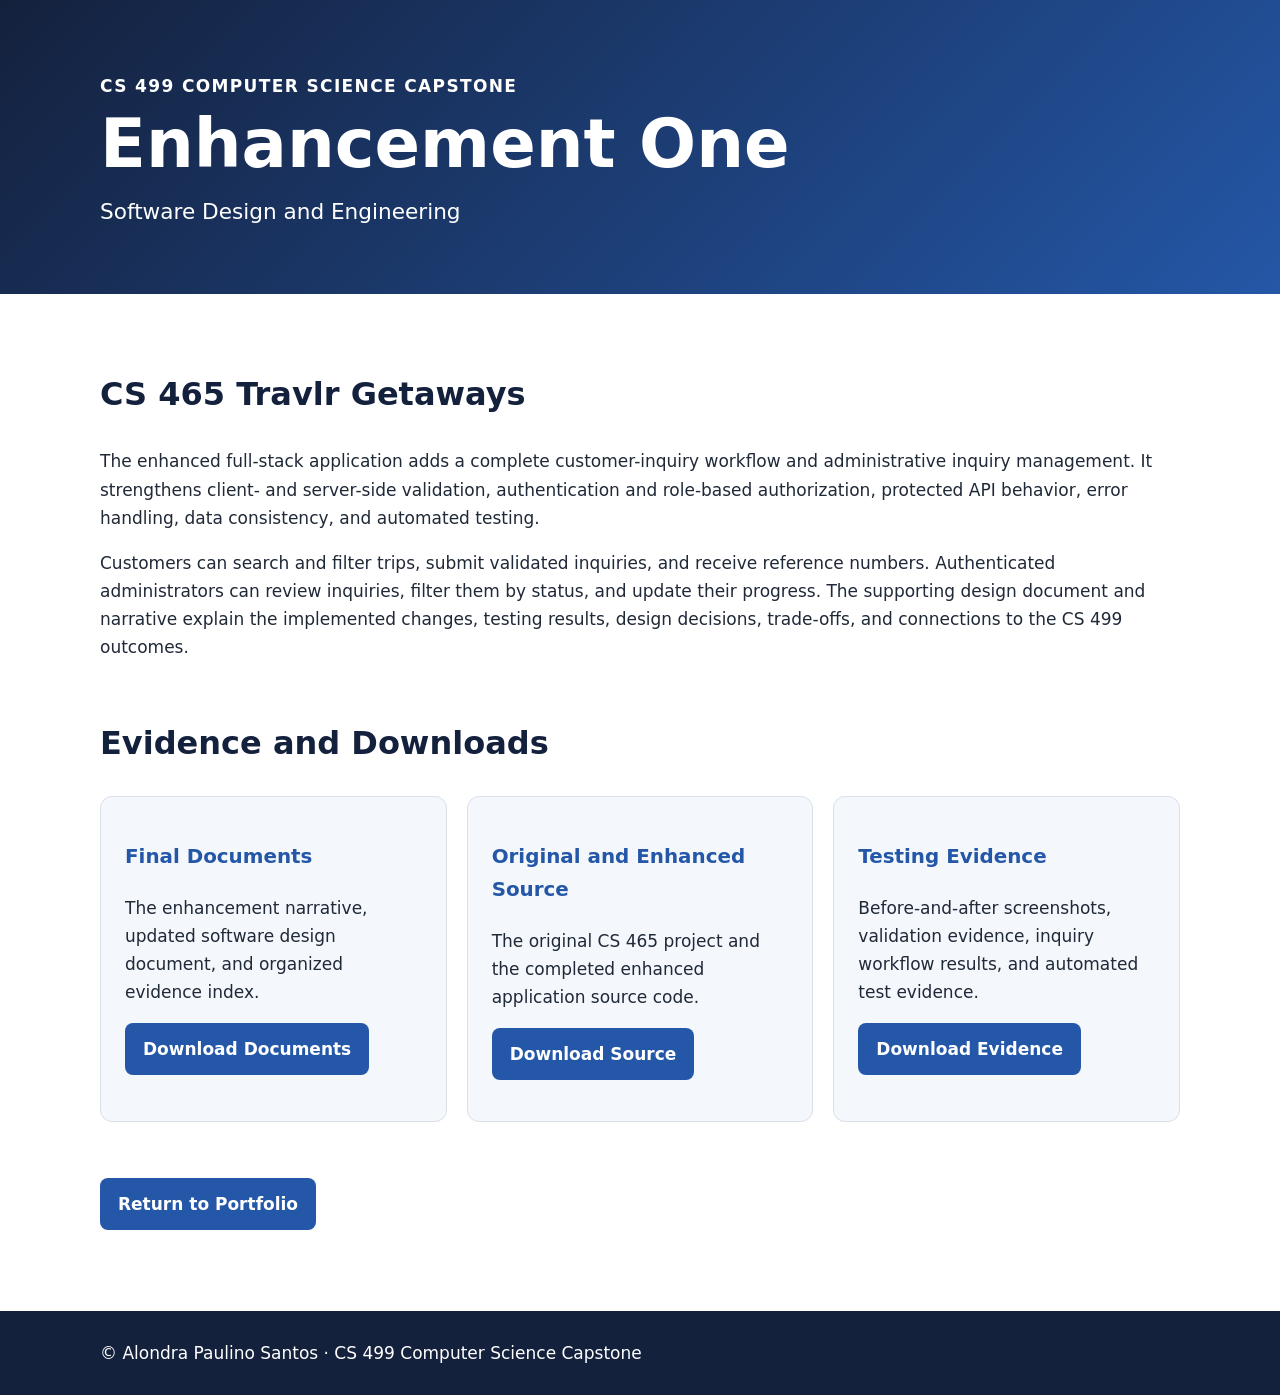
==== enhancement-one/index.html @ 15c9ae55 "Complete CS 499 capstone ePortfolio" ====
<!doctype html>
<html lang="en">
<head>
  <meta charset="utf-8">
  <meta name="viewport" content="width=device-width, initial-scale=1">
  <meta name="description" content="CS 499 Enhancement One: Software Design and Engineering">
  <title>Enhancement One | CS 499 Capstone</title>
  <link rel="stylesheet" href="../styles.css">
</head>
<body>
  <header class="hero"><div class="container">
    <p class="eyebrow">CS 499 Computer Science Capstone</p>
    <h1>Enhancement One</h1>
    <p class="intro">Software Design and Engineering</p>
  </div></header>
  <main class="container">
    <section aria-labelledby="artifact">
      <h2 id="artifact">CS 465 Travlr Getaways</h2>
      <p>The enhanced full-stack application adds a complete customer-inquiry workflow and administrative inquiry management. It strengthens client- and server-side validation, authentication and role-based authorization, protected API behavior, error handling, data consistency, and automated testing.</p>
      <p>Customers can search and filter trips, submit validated inquiries, and receive reference numbers. Authenticated administrators can review inquiries, filter them by status, and update their progress. The supporting design document and narrative explain the implemented changes, testing results, design decisions, trade-offs, and connections to the CS 499 outcomes.</p>
    </section>
    <section aria-labelledby="downloads">
      <h2 id="downloads">Evidence and Downloads</h2>
      <div class="cards">
        <article><h3>Final Documents</h3><p>The enhancement narrative, updated software design document, and organized evidence index.</p><p><a class="button" href="CS465-Final-Documents.zip">Download Documents</a></p></article>
        <article><h3>Original and Enhanced Source</h3><p>The original CS 465 project and the completed enhanced application source code.</p><p><a class="button" href="CS465-Original-and-Enhanced-Source.zip">Download Source</a></p></article>
        <article><h3>Testing Evidence</h3><p>Before-and-after screenshots, validation evidence, inquiry workflow results, and automated test evidence.</p><p><a class="button" href="CS465-Screenshots-and-Test-Evidence.zip">Download Evidence</a></p></article>
      </div>
    </section>
    <p><a class="button" href="../">Return to Portfolio</a></p>
  </main>
  <footer><div class="container">© Alondra Paulino Santos · CS 499 Computer Science Capstone</div></footer>
</body>
</html>
---- styles.css ----
:root {
  color-scheme: light;
  --navy: #14213d;
  --blue: #2457a7;
  --light: #f4f7fb;
  --text: #202938;
  --border: #d8e0ea;
}
* { box-sizing: border-box; }
body {
  margin: 0;
  color: var(--text);
  background: #fff;
  font: 17px/1.65 system-ui, -apple-system, BlinkMacSystemFont, "Segoe UI", sans-serif;
}
.container { width: min(1080px, calc(100% - 40px)); margin: 0 auto; }
.hero {
  padding: 72px 0 64px;
  color: #fff;
  background: linear-gradient(135deg, var(--navy), var(--blue));
}
.eyebrow { margin: 0 0 8px; font-weight: 700; letter-spacing: .08em; text-transform: uppercase; }
h1 { margin: 0; font-size: clamp(2.2rem, 7vw, 4.2rem); line-height: 1.1; }
.intro { margin: 12px 0 0; font-size: 1.35rem; }
main { padding: 48px 0 64px; }
section { margin-bottom: 56px; }
h2 { color: var(--navy); font-size: 2rem; }
h3 { color: var(--blue); }
.video { position: relative; padding-top: 56.25%; margin: 28px 0; overflow: hidden; border-radius: 12px; background: #000; }
.video iframe { position: absolute; inset: 0; width: 100%; height: 100%; border: 0; }
.button {
  display: inline-block;
  padding: 12px 18px;
  color: #fff;
  background: var(--blue);
  border-radius: 8px;
  font-weight: 700;
  text-decoration: none;
}
.button:hover, .button:focus { background: var(--navy); }
.cards { display: grid; grid-template-columns: repeat(3, 1fr); gap: 20px; }
.cards article { padding: 24px; border: 1px solid var(--border); border-radius: 12px; background: var(--light); }
.reading { max-width: 900px; }
.reading h3 { margin-top: 32px; }
.reading .button { margin: 0 8px 8px 0; }
footer { padding: 28px 0; color: #fff; background: var(--navy); }
@media (max-width: 760px) { .cards { grid-template-columns: 1fr; } .hero { padding: 52px 0; } }
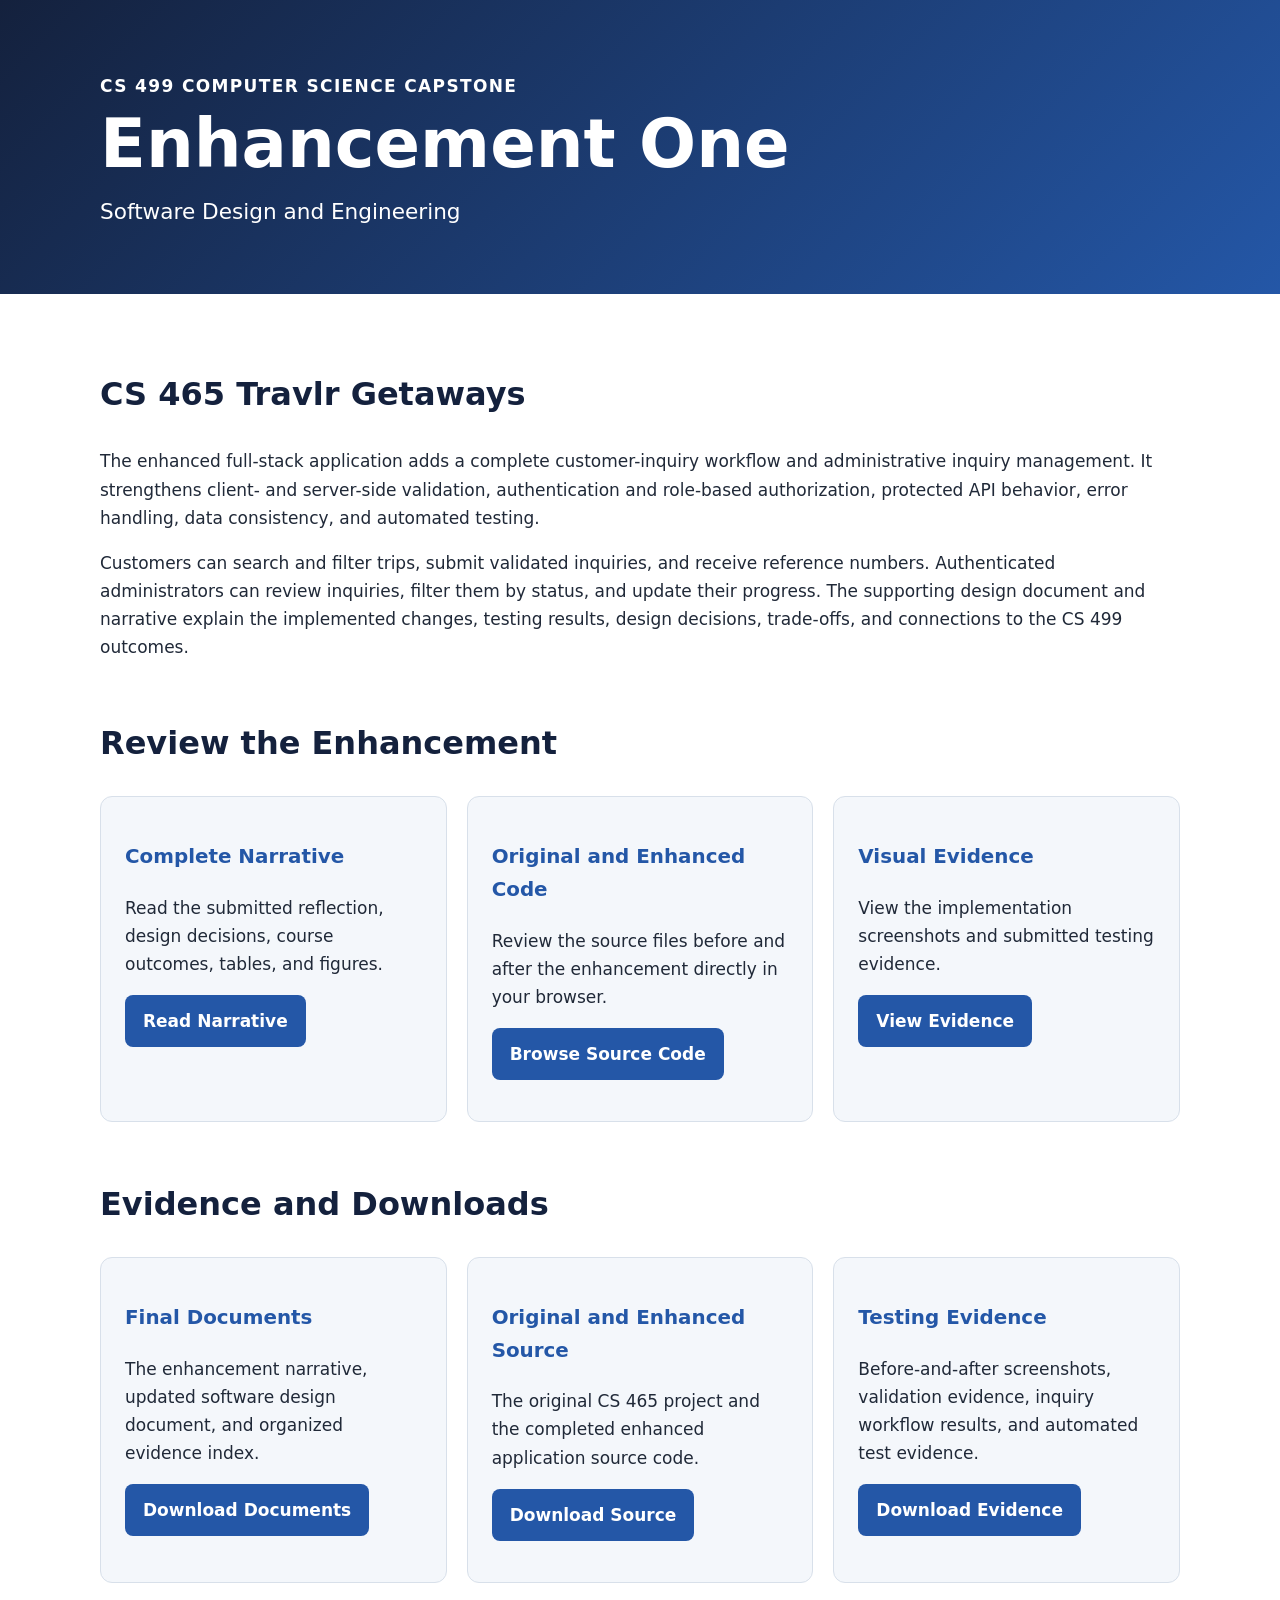
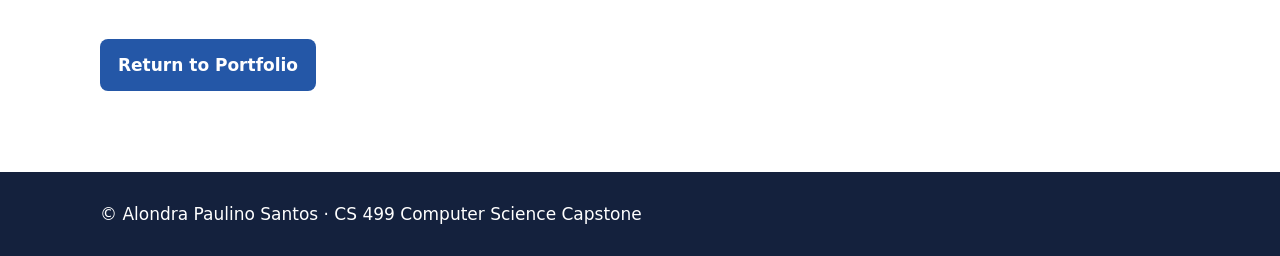
==== commit 760de4cf: "Publish complete capstone narratives, source views, and evidence galleries" ====
--- a/enhancement-one/index.html
+++ b/enhancement-one/index.html
@@ -19,7 +19,8 @@
       <p>The enhanced full-stack application adds a complete customer-inquiry workflow and administrative inquiry management. It strengthens client- and server-side validation, authentication and role-based authorization, protected API behavior, error handling, data consistency, and automated testing.</p>
       <p>Customers can search and filter trips, submit validated inquiries, and receive reference numbers. Authenticated administrators can review inquiries, filter them by status, and update their progress. The supporting design document and narrative explain the implemented changes, testing results, design decisions, trade-offs, and connections to the CS 499 outcomes.</p>
     </section>
-    <section aria-labelledby="downloads">
+    <section aria-labelledby="review-materials"><h2 id="review-materials">Review the Enhancement</h2><div class="cards"><article><h3>Complete Narrative</h3><p>Read the submitted reflection, design decisions, course outcomes, tables, and figures.</p><p><a class="button" href="narrative.html">Read Narrative</a></p></article><article><h3>Original and Enhanced Code</h3><p>Review the source files before and after the enhancement directly in your browser.</p><p><a class="button" href="source.html">Browse Source Code</a></p></article><article><h3>Visual Evidence</h3><p>View the implementation screenshots and submitted testing evidence.</p><p><a class="button" href="evidence.html">View Evidence</a></p></article></div></section>
+<section aria-labelledby="downloads">
       <h2 id="downloads">Evidence and Downloads</h2>
       <div class="cards">
         <article><h3>Final Documents</h3><p>The enhancement narrative, updated software design document, and organized evidence index.</p><p><a class="button" href="CS465-Final-Documents.zip">Download Documents</a></p></article>
--- a/styles.css
+++ b/styles.css
@@ -45,3 +45,21 @@
 .reading .button { margin: 0 8px 8px 0; }
 footer { padding: 28px 0; color: #fff; background: var(--navy); }
 @media (max-width: 760px) { .cards { grid-template-columns: 1fr; } .hero { padding: 52px 0; } }
+
+/* Readable artifact pages and evidence. */
+nav { margin-bottom: 32px; }
+nav a { display: inline-block; padding: 6px 2px; }
+a { color: var(--blue); overflow-wrap: anywhere; }
+a:focus-visible, summary:focus-visible { outline: 3px solid #c86400; outline-offset: 4px; }
+.evidence-image { display: block; max-width: 100%; height: auto; border: 1px solid var(--border); }
+figure { margin: 32px 0; }
+figcaption { margin-top: 8px; color: #435269; }
+.table-scroll { overflow-x: auto; margin: 24px 0; }
+table { border-collapse: collapse; width: 100%; }
+td, th { border: 1px solid var(--border); padding: 12px; text-align: left; vertical-align: top; }
+th { background: var(--light); }
+details { border: 1px solid var(--border); border-radius: 8px; margin: 12px 0; }
+summary { cursor: pointer; padding: 14px; overflow-wrap: anywhere; font-weight: 600; }
+pre { overflow-x: auto; margin: 0; padding: 20px; background: var(--light); font-size: 14px; line-height: 1.5; }
+.skip-link { position: absolute; left: -10000px; }
+.skip-link:focus { left: 16px; top: 16px; padding: 12px; background: white; z-index: 10; }
